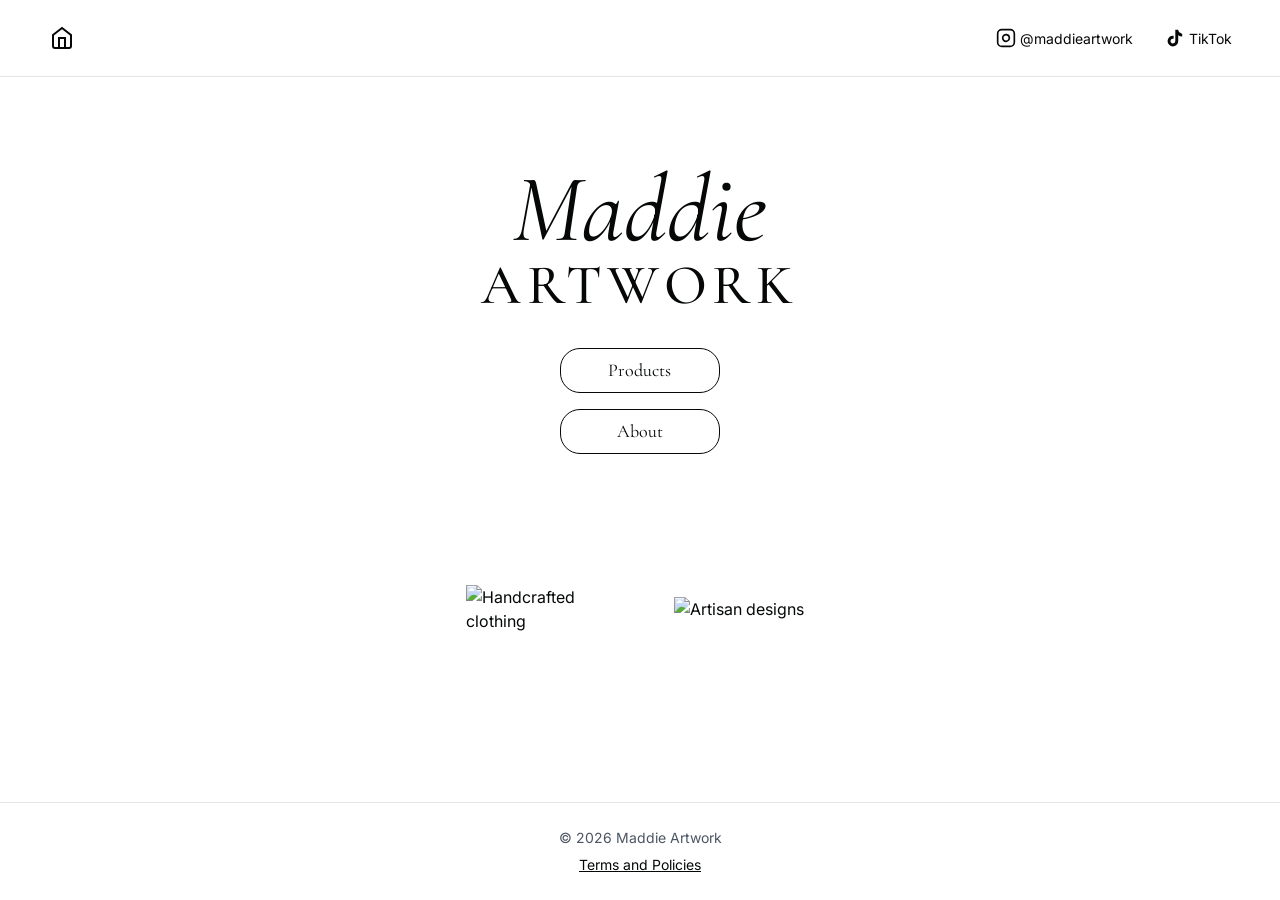
==== index.html @ 931a55f9 "Initial commit: Maddie Artwork clothing website - Homepage with brand logo and navigation - Products" ====
<!DOCTYPE html>
<html lang="en">
<head>
    <meta charset="UTF-8">
    <meta name="viewport" content="width=device-width, initial-scale=1.0">
    <title>Maddie Artwork | Handcrafted Clothing</title>
    <link rel="stylesheet" href="css/styles.css">
    <link rel="preconnect" href="https://fonts.googleapis.com">
    <link rel="preconnect" href="https://fonts.gstatic.com" crossorigin>
    <link href="https://fonts.googleapis.com/css2?family=Cormorant+Garamond:ital,wght@0,400;0,500;1,400&family=Inter:wght@400;500&display=swap" rel="stylesheet">
</head>
<body>
    <a href="#main-content" class="skip-link">Skip to main content</a>
    
    <header class="header">
        <nav class="nav" aria-label="Main navigation">
            <a href="index.html" class="nav-icon" aria-label="Home">
                <svg width="24" height="24" viewBox="0 0 24 24" fill="none" stroke="currentColor" stroke-width="2" aria-hidden="true">
                    <path d="M3 9l9-7 9 7v11a2 2 0 0 1-2 2H5a2 2 0 0 1-2-2z"></path>
                    <polyline points="9 22 9 12 15 12 15 22"></polyline>
                </svg>
            </a>
            
            <div class="nav-center">
                <img src="images/logo-decoration.png" alt="" class="nav-decoration" aria-hidden="true">
            </div>
            
            <div class="nav-social">
                <a href="https://instagram.com/maddieartwork" target="_blank" rel="noopener noreferrer" class="social-link" aria-label="Instagram">
                    <svg width="20" height="20" viewBox="0 0 24 24" fill="none" stroke="currentColor" stroke-width="2" aria-hidden="true">
                        <rect x="2" y="2" width="20" height="20" rx="5" ry="5"></rect>
                        <path d="M16 11.37A4 4 0 1 1 12.63 8 4 4 0 0 1 16 11.37z"></path>
                        <line x1="17.5" y1="6.5" x2="17.51" y2="6.5"></line>
                    </svg>
                    <span>@maddieartwork</span>
                </a>
                <a href="https://tiktok.com/@maddieartwork" target="_blank" rel="noopener noreferrer" class="social-link" aria-label="TikTok">
                    <svg width="20" height="20" viewBox="0 0 24 24" fill="currentColor" aria-hidden="true">
                        <path d="M19.59 6.69a4.83 4.83 0 0 1-3.77-4.25V2h-3.45v13.67a2.89 2.89 0 0 1-5.2 1.74 2.89 2.89 0 0 1 2.31-4.64 2.93 2.93 0 0 1 .88.13V9.4a6.84 6.84 0 0 0-1-.05A6.33 6.33 0 0 0 5 20.1a6.34 6.34 0 0 0 10.86-4.43v-7a8.16 8.16 0 0 0 4.77 1.52v-3.4a4.85 4.85 0 0 1-1-.1z"/>
                    </svg>
                    <span>TikTok</span>
                </a>
            </div>
        </nav>
    </header>

    <main id="main-content" class="main-home">
        <section class="hero" aria-labelledby="brand-name">
            <div class="logo-container">
                <h1 id="brand-name" class="brand-name">
                    <span class="brand-script">Maddie</span>
                    <span class="brand-artwork">Artwork</span>
                </h1>
            </div>
            
            <div class="cta-buttons">
                <a href="products.html" class="btn btn-primary">Products</a>
                <a href="about.html" class="btn btn-secondary">About</a>
            </div>
        </section>

        <section class="featured-icons" aria-label="Featured categories">
            <div class="icon-card">
                <img src="images/sewing-machine.png" alt="Handcrafted clothing" class="icon-image">
            </div>
            <div class="icon-card">
                <img src="images/diya-lamp.png" alt="Artisan designs" class="icon-image">
            </div>
        </section>
    </main>

    <footer class="footer">
        <p>&copy; 2026 Maddie Artwork</p>
        <a href="terms.html">Terms and Policies</a>
    </footer>

    <script src="js/main.js"></script>
</body>
</html>
---- css/styles.css ----
:root {
    --color-black: #060808;
    --color-white: #ffffff;
    --color-gray-100: #f8f8f8;
    --color-gray-200: #e5e5e5;
    --color-gray-400: #9ca3af;
    --color-gray-600: #4b5563;
    --color-red: #dc2626;
    --font-serif: 'Cormorant Garamond', Georgia, serif;
    --font-sans: 'Inter', -apple-system, BlinkMacSystemFont, sans-serif;
    --spacing-xs: 0.25rem;
    --spacing-sm: 0.5rem;
    --spacing-md: 1rem;
    --spacing-lg: 1.5rem;
    --spacing-xl: 2rem;
    --spacing-2xl: 3rem;
    --border-radius: 20px;
    --transition: 0.2s ease;
}

*,
*::before,
*::after {
    box-sizing: border-box;
    margin: 0;
    padding: 0;
}

html {
    font-size: 16px;
    scroll-behavior: smooth;
}

body {
    font-family: var(--font-sans);
    color: var(--color-black);
    background-color: var(--color-white);
    line-height: 1.5;
    min-height: 100vh;
    display: flex;
    flex-direction: column;
}

.skip-link {
    position: absolute;
    top: -100%;
    left: 0;
    padding: var(--spacing-md) var(--spacing-lg);
    background: var(--color-black);
    color: var(--color-white);
    text-decoration: none;
    z-index: 1000;
}

.skip-link:focus {
    top: 0;
}

*:focus-visible {
    outline: 2px solid var(--color-black);
    outline-offset: 2px;
}

a {
    color: inherit;
    text-decoration: none;
}

img {
    max-width: 100%;
    height: auto;
    display: block;
}

button {
    font-family: inherit;
    cursor: pointer;
    border: none;
    background: none;
}

ul {
    list-style: none;
}

.header {
    padding: var(--spacing-md) var(--spacing-lg);
    border-bottom: 1px solid var(--color-gray-200);
}

.nav {
    display: flex;
    justify-content: space-between;
    align-items: center;
    max-width: 1200px;
    margin: 0 auto;
    flex-wrap: wrap;
    gap: var(--spacing-md);
}

.nav-icon {
    display: flex;
    align-items: center;
    justify-content: center;
    width: 44px;
    height: 44px;
    color: var(--color-black);
    transition: opacity var(--transition);
}

.nav-icon:hover {
    opacity: 0.7;
}

.nav-center {
    flex: 1;
    display: flex;
    justify-content: center;
}

.nav-decoration {
    max-height: 80px;
    width: auto;
}

.nav-social {
    display: flex;
    align-items: center;
    gap: var(--spacing-md);
    flex-wrap: wrap;
}

.social-link {
    display: flex;
    align-items: center;
    gap: var(--spacing-xs);
    font-size: 0.875rem;
    color: var(--color-black);
    transition: opacity var(--transition);
    padding: var(--spacing-sm);
    min-height: 44px;
}

.social-link:hover {
    opacity: 0.7;
}

.social-link span {
    display: none;
}

@media (min-width: 600px) {
    .social-link span {
        display: inline;
    }
}

.main-home {
    flex: 1;
    display: flex;
    flex-direction: column;
    align-items: center;
    padding: var(--spacing-xl) var(--spacing-lg);
}

.hero {
    text-align: center;
    padding: var(--spacing-2xl) 0;
}

.logo-container {
    margin-bottom: var(--spacing-xl);
}

.brand-name {
    font-weight: 400;
    line-height: 1.1;
}

.brand-script {
    display: block;
    font-family: var(--font-serif);
    font-size: clamp(3rem, 10vw, 6rem);
    font-style: italic;
    font-weight: 400;
}

.brand-artwork {
    display: block;
    font-family: var(--font-serif);
    font-size: clamp(2rem, 6vw, 3.5rem);
    font-weight: 500;
    letter-spacing: 0.1em;
    text-transform: uppercase;
    margin-top: -0.5rem;
}

.cta-buttons {
    display: flex;
    flex-direction: column;
    align-items: center;
    gap: var(--spacing-md);
}

.btn {
    display: inline-flex;
    align-items: center;
    justify-content: center;
    min-width: 160px;
    min-height: 44px;
    padding: var(--spacing-sm) var(--spacing-xl);
    font-family: var(--font-serif);
    font-size: 1.125rem;
    border: 1px solid var(--color-black);
    border-radius: var(--border-radius);
    transition: all var(--transition);
}

.btn-primary {
    background: var(--color-white);
    color: var(--color-black);
}

.btn-primary:hover {
    background: var(--color-black);
    color: var(--color-white);
}

.btn-secondary {
    background: var(--color-white);
    color: var(--color-black);
}

.btn-secondary:hover {
    background: var(--color-gray-100);
}

.btn-buy {
    background: var(--color-black);
    color: var(--color-white);
    font-family: var(--font-sans);
    font-size: 0.875rem;
    min-width: 100%;
    margin-top: var(--spacing-sm);
}

.btn-buy:hover {
    background: var(--color-gray-600);
}

.btn-buy:disabled {
    background: var(--color-gray-400);
    cursor: not-allowed;
}

.featured-icons {
    display: flex;
    justify-content: center;
    gap: var(--spacing-2xl);
    padding: var(--spacing-xl) 0;
    flex-wrap: wrap;
}

.icon-card {
    width: 150px;
    height: 150px;
    display: flex;
    align-items: center;
    justify-content: center;
}

.icon-image {
    max-width: 100%;
    max-height: 100%;
    object-fit: contain;
}

.main-products {
    flex: 1;
    padding: var(--spacing-lg);
    max-width: 1200px;
    margin: 0 auto;
    width: 100%;
}

.products-header {
    margin-bottom: var(--spacing-xl);
}

.products-header h1 {
    font-family: var(--font-sans);
    font-size: clamp(1.5rem, 5vw, 2.5rem);
    font-weight: 500;
    margin-bottom: var(--spacing-lg);
}

.products-controls {
    display: flex;
    justify-content: space-between;
    align-items: center;
    gap: var(--spacing-md);
}

.filter-btn {
    display: flex;
    align-items: center;
    gap: var(--spacing-sm);
    padding: var(--spacing-sm) var(--spacing-md);
    font-size: 0.875rem;
    color: var(--color-black);
    min-height: 44px;
}

.filter-btn:hover {
    opacity: 0.7;
}

.view-toggle {
    display: flex;
    gap: var(--spacing-xs);
}

.view-btn {
    display: flex;
    align-items: center;
    justify-content: center;
    width: 44px;
    height: 44px;
    color: var(--color-gray-400);
    transition: color var(--transition);
}

.view-btn:hover,
.view-btn.active {
    color: var(--color-black);
}

.filter-panel {
    background: var(--color-gray-100);
    padding: var(--spacing-lg);
    margin-bottom: var(--spacing-lg);
    border-radius: 8px;
}

.filter-panel[hidden] {
    display: none;
}

.filter-group {
    margin-bottom: var(--spacing-md);
}

.filter-group:last-child {
    margin-bottom: 0;
}

.filter-group h3 {
    font-size: 0.875rem;
    font-weight: 500;
    margin-bottom: var(--spacing-sm);
}

.filter-group label {
    display: flex;
    align-items: center;
    gap: var(--spacing-sm);
    padding: var(--spacing-xs) 0;
    font-size: 0.875rem;
    cursor: pointer;
    min-height: 44px;
}

.filter-group input[type="checkbox"] {
    width: 18px;
    height: 18px;
    cursor: pointer;
}

.products-grid {
    display: grid;
    grid-template-columns: repeat(2, 1fr);
    gap: var(--spacing-lg);
}

@media (min-width: 768px) {
    .products-grid {
        grid-template-columns: repeat(3, 1fr);
    }
}

@media (min-width: 1024px) {
    .products-grid {
        grid-template-columns: repeat(4, 1fr);
    }
}

.product-card {
    display: flex;
    flex-direction: column;
}

.product-image-wrapper {
    position: relative;
    aspect-ratio: 1;
    background: var(--color-gray-100);
    margin-bottom: var(--spacing-sm);
    overflow: hidden;
}

.product-image {
    width: 100%;
    height: 100%;
    object-fit: cover;
    transition: transform var(--transition);
}

.product-card:hover .product-image {
    transform: scale(1.05);
}

.product-badge {
    position: absolute;
    bottom: var(--spacing-sm);
    left: 50%;
    transform: translateX(-50%);
    background: var(--color-red);
    color: var(--color-white);
    padding: var(--spacing-xs) var(--spacing-md);
    font-size: 0.75rem;
    font-weight: 500;
    text-transform: uppercase;
    letter-spacing: 0.05em;
    border-radius: 4px;
}

.product-info {
    text-align: center;
}

.product-name {
    font-family: var(--font-sans);
    font-size: 0.875rem;
    font-weight: 400;
    text-transform: uppercase;
    letter-spacing: 0.05em;
    margin-bottom: var(--spacing-xs);
    line-height: 1.3;
}

.product-price {
    font-family: var(--font-sans);
    font-size: 0.875rem;
    color: var(--color-black);
}

.main-about {
    flex: 1;
    padding: var(--spacing-lg);
    max-width: 800px;
    margin: 0 auto;
    width: 100%;
}

.about-hero {
    text-align: center;
    padding: var(--spacing-2xl) 0;
}

.about-hero h1 {
    font-family: var(--font-serif);
    font-size: clamp(2rem, 6vw, 3rem);
    font-weight: 400;
}

.about-content {
    padding-bottom: var(--spacing-2xl);
}

.about-story,
.about-values,
.about-contact {
    margin-bottom: var(--spacing-2xl);
}

.about-story h2,
.about-values h2,
.about-contact h2 {
    font-family: var(--font-serif);
    font-size: 1.5rem;
    font-weight: 400;
    margin-bottom: var(--spacing-md);
}

.about-story p {
    margin-bottom: var(--spacing-md);
    line-height: 1.8;
}

.values-list li {
    padding: var(--spacing-md) 0;
    border-bottom: 1px solid var(--color-gray-200);
}

.values-list li:last-child {
    border-bottom: none;
}

.values-list strong {
    display: block;
    font-weight: 500;
    margin-bottom: var(--spacing-xs);
}

.values-list p {
    color: var(--color-gray-600);
    font-size: 0.875rem;
}

.contact-links {
    display: flex;
    flex-direction: column;
    gap: var(--spacing-sm);
}

.contact-link {
    display: flex;
    align-items: center;
    gap: var(--spacing-sm);
    padding: var(--spacing-sm);
    transition: opacity var(--transition);
    min-height: 44px;
}

.contact-link:hover {
    opacity: 0.7;
}

.footer {
    padding: var(--spacing-lg);
    text-align: center;
    border-top: 1px solid var(--color-gray-200);
    margin-top: auto;
}

.footer p {
    font-size: 0.875rem;
    color: var(--color-gray-600);
    margin-bottom: var(--spacing-xs);
}

.footer a {
    font-size: 0.875rem;
    color: var(--color-black);
    text-decoration: underline;
}

.footer a:hover {
    opacity: 0.7;
}

.products-grid.list-view {
    grid-template-columns: 1fr;
    gap: var(--spacing-md);
}

.list-view .product-card {
    flex-direction: row;
    gap: var(--spacing-md);
    align-items: center;
}

.list-view .product-image-wrapper {
    width: 120px;
    flex-shrink: 0;
    margin-bottom: 0;
}

.list-view .product-info {
    text-align: left;
    flex: 1;
}

@media (max-width: 480px) {
    .products-grid {
        grid-template-columns: repeat(2, 1fr);
        gap: var(--spacing-md);
    }
    
    .product-name {
        font-size: 0.75rem;
    }
    
    .product-price {
        font-size: 0.75rem;
    }
}

.sr-only {
    position: absolute;
    width: 1px;
    height: 1px;
    padding: 0;
    margin: -1px;
    overflow: hidden;
    clip: rect(0, 0, 0, 0);
    white-space: nowrap;
    border: 0;
}
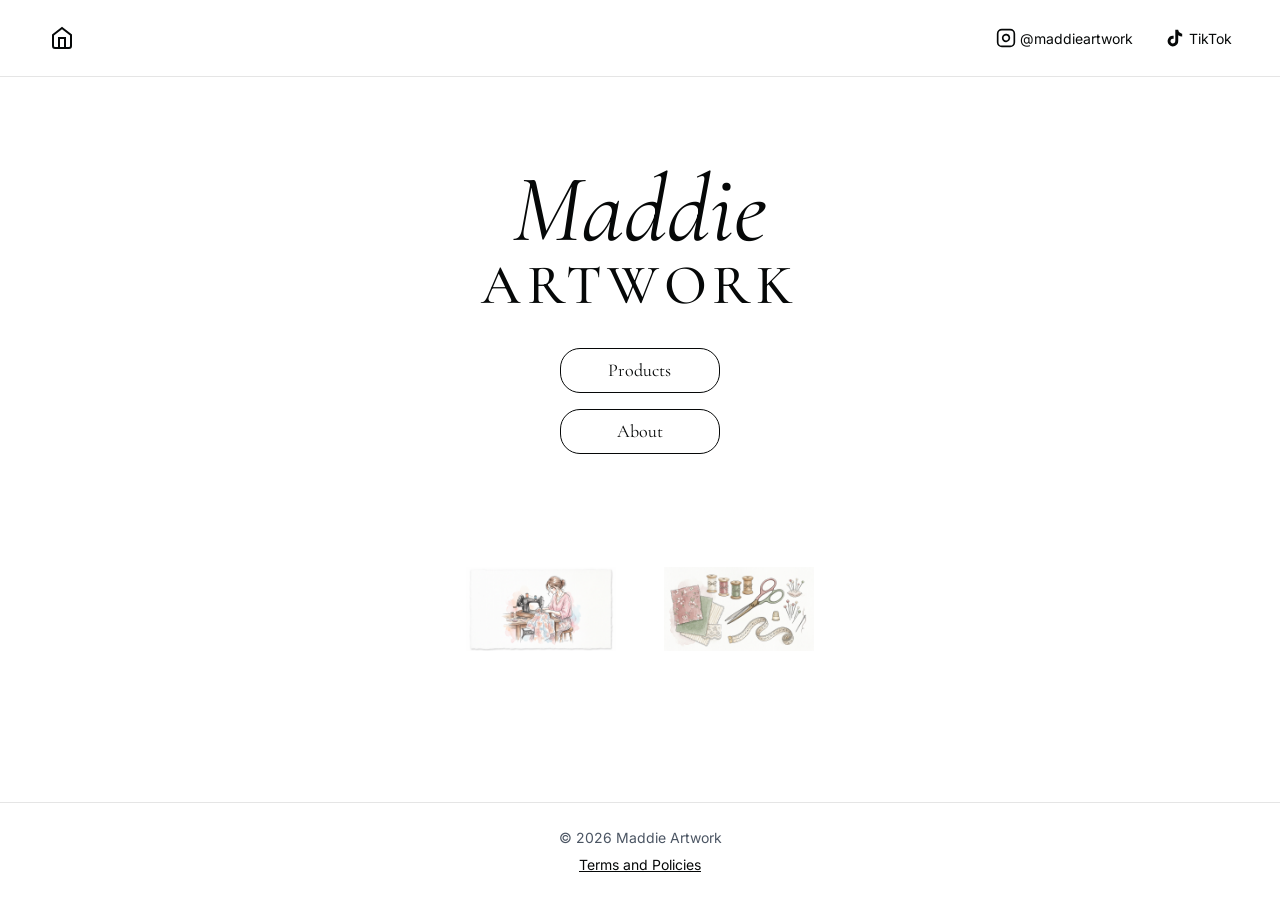
==== commit 666bd894: "Add watercolor illustrations for homepage Made-with: Cursor" ====
--- a/index.html
+++ b/index.html
@@ -61,10 +61,10 @@
 
         <section class="featured-icons" aria-label="Featured categories">
             <div class="icon-card">
-                <img src="images/sewing-machine.png" alt="Handcrafted clothing" class="icon-image">
+                <img src="images/sewing-machine.png" alt="Handcrafted clothing - girl stitching at sewing machine" class="icon-image">
             </div>
             <div class="icon-card">
-                <img src="images/diya-lamp.png" alt="Artisan designs" class="icon-image">
+                <img src="images/tailoring-tools.png" alt="Tailoring tools and fabric swatches" class="icon-image">
             </div>
         </section>
     </main>
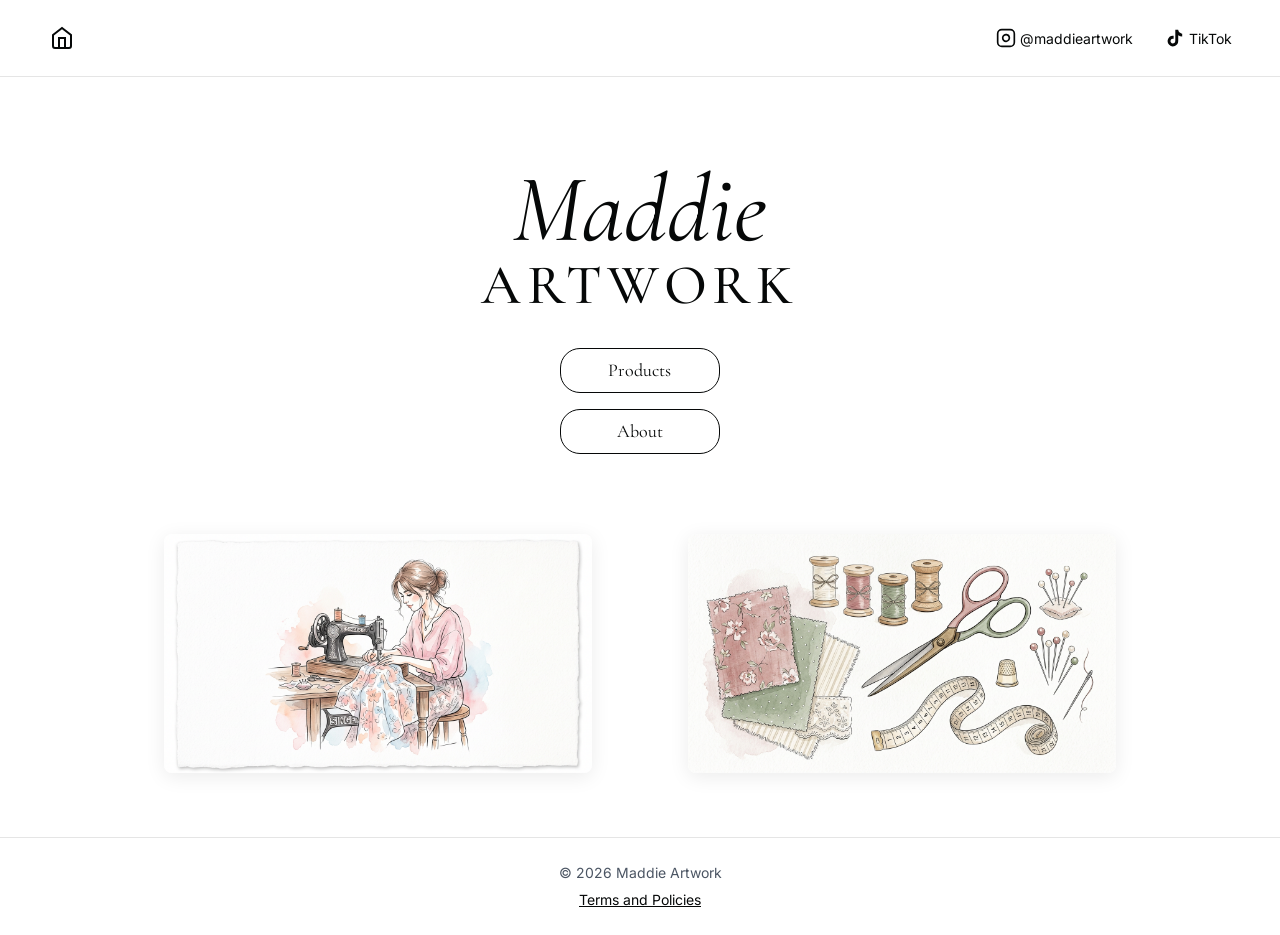
==== commit 283497f5: "Make homepage images larger with better layout Made-with: Cursor" ====
--- a/index.html
+++ b/index.html
@@ -59,12 +59,12 @@
             </div>
         </section>
 
-        <section class="featured-icons" aria-label="Featured categories">
-            <div class="icon-card">
-                <img src="images/sewing-machine.png" alt="Handcrafted clothing - girl stitching at sewing machine" class="icon-image">
+        <section class="featured-art" aria-label="Featured artwork">
+            <div class="art-left">
+                <img src="images/sewing-machine.png" alt="Handcrafted clothing - girl stitching at sewing machine" class="art-image">
             </div>
-            <div class="icon-card">
-                <img src="images/tailoring-tools.png" alt="Tailoring tools and fabric swatches" class="icon-image">
+            <div class="art-right">
+                <img src="images/tailoring-tools.png" alt="Tailoring tools and fabric swatches" class="art-image">
             </div>
         </section>
     </main>
--- a/css/styles.css
+++ b/css/styles.css
@@ -275,6 +275,46 @@
     object-fit: contain;
 }
 
+.featured-art {
+    width: 100%;
+    max-width: 1000px;
+    padding: var(--spacing-xl) var(--spacing-lg);
+    display: flex;
+    justify-content: space-between;
+    align-items: center;
+    gap: var(--spacing-xl);
+}
+
+.art-left,
+.art-right {
+    flex: 1;
+    max-width: 45%;
+}
+
+.art-image {
+    width: 100%;
+    height: auto;
+    border-radius: 8px;
+    box-shadow: 0 4px 20px rgba(0, 0, 0, 0.08);
+    transition: transform 0.3s ease;
+}
+
+.art-image:hover {
+    transform: scale(1.02);
+}
+
+@media (max-width: 768px) {
+    .featured-art {
+        flex-direction: column;
+        gap: var(--spacing-lg);
+    }
+    
+    .art-left,
+    .art-right {
+        max-width: 80%;
+    }
+}
+
 .main-products {
     flex: 1;
     padding: var(--spacing-lg);
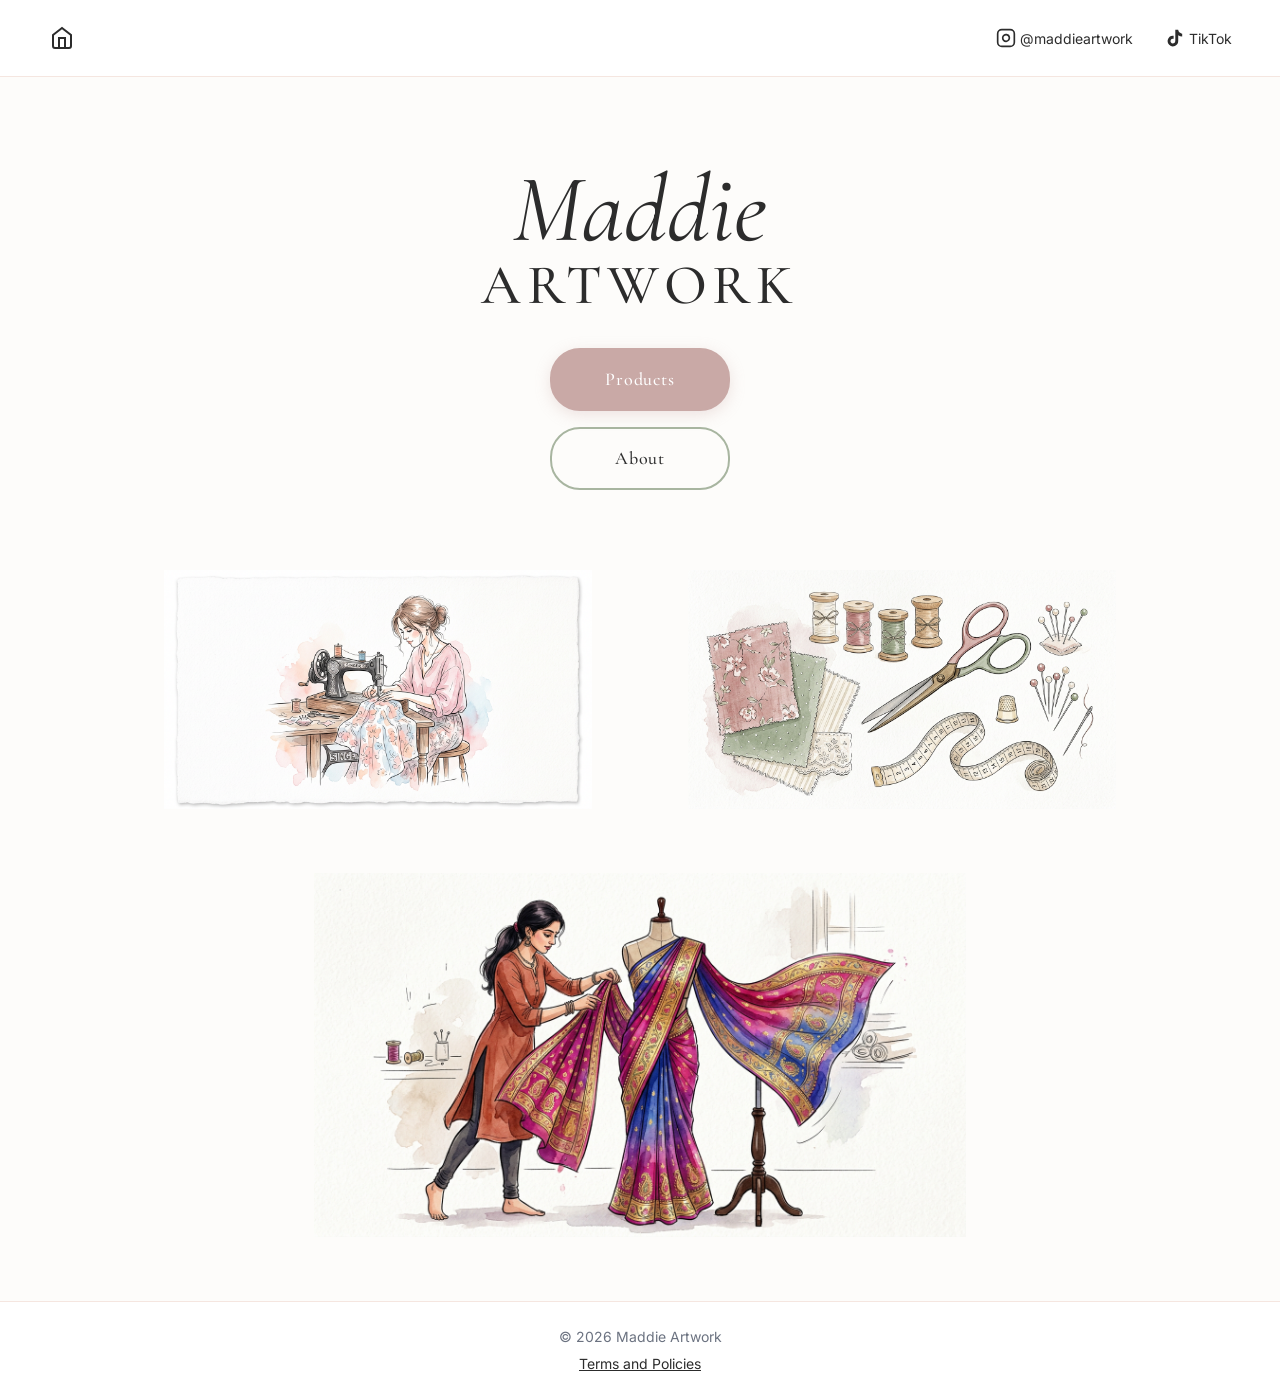
==== commit 0a2fec4c: "Add woman draping saree illustration to homepage Made-with: Cursor" ====
--- a/index.html
+++ b/index.html
@@ -67,6 +67,10 @@
                 <img src="images/tailoring-tools.png" alt="Tailoring tools and fabric swatches" class="art-image">
             </div>
         </section>
+
+        <section class="hero-image" aria-label="Saree draping">
+            <img src="images/woman-draping-saree.png" alt="Woman draping a vibrant Indian saree on mannequin" class="hero-art-image">
+        </section>
     </main>
 
     <footer class="footer">
--- a/css/styles.css
+++ b/css/styles.css
@@ -1,11 +1,16 @@
 :root {
-    --color-black: #060808;
+    --color-black: #2c2c2c;
     --color-white: #ffffff;
+    --color-cream: #fdfcfa;
+    --color-blush: #f5e6e0;
+    --color-rose: #d4a5a5;
+    --color-sage: #a8b5a0;
+    --color-dusty-pink: #c9a9a6;
     --color-gray-100: #f8f8f8;
     --color-gray-200: #e5e5e5;
     --color-gray-400: #9ca3af;
-    --color-gray-600: #4b5563;
-    --color-red: #dc2626;
+    --color-gray-600: #6b7280;
+    --color-red: #c45c5c;
     --font-serif: 'Cormorant Garamond', Georgia, serif;
     --font-sans: 'Inter', -apple-system, BlinkMacSystemFont, sans-serif;
     --spacing-xs: 0.25rem;
@@ -14,8 +19,8 @@
     --spacing-lg: 1.5rem;
     --spacing-xl: 2rem;
     --spacing-2xl: 3rem;
-    --border-radius: 20px;
-    --transition: 0.2s ease;
+    --border-radius: 30px;
+    --transition: 0.3s ease;
 }
 
 *,
@@ -34,7 +39,7 @@
 body {
     font-family: var(--font-sans);
     color: var(--color-black);
-    background-color: var(--color-white);
+    background-color: var(--color-cream);
     line-height: 1.5;
     min-height: 100vh;
     display: flex;
@@ -85,7 +90,8 @@
 
 .header {
     padding: var(--spacing-md) var(--spacing-lg);
-    border-bottom: 1px solid var(--color-gray-200);
+    background: var(--color-white);
+    border-bottom: 1px solid var(--color-blush);
 }
 
 .nav {
@@ -206,51 +212,72 @@
     display: inline-flex;
     align-items: center;
     justify-content: center;
-    min-width: 160px;
-    min-height: 44px;
-    padding: var(--spacing-sm) var(--spacing-xl);
+    min-width: 180px;
+    min-height: 50px;
+    padding: var(--spacing-md) var(--spacing-xl);
     font-family: var(--font-serif);
     font-size: 1.125rem;
-    border: 1px solid var(--color-black);
+    font-weight: 500;
+    letter-spacing: 0.05em;
+    border: 2px solid var(--color-dusty-pink);
     border-radius: var(--border-radius);
     transition: all var(--transition);
+    position: relative;
+    overflow: hidden;
 }
 
 .btn-primary {
-    background: var(--color-white);
-    color: var(--color-black);
+    background: var(--color-dusty-pink);
+    color: var(--color-white);
+    border-color: var(--color-dusty-pink);
+    box-shadow: 0 4px 15px rgba(201, 169, 166, 0.3);
 }
 
 .btn-primary:hover {
-    background: var(--color-black);
+    background: var(--color-rose);
+    border-color: var(--color-rose);
+    transform: translateY(-2px);
+    box-shadow: 0 6px 20px rgba(201, 169, 166, 0.4);
+}
+
+.btn-secondary {
+    background: transparent;
+    color: var(--color-black);
+    border-color: var(--color-sage);
+}
+
+.btn-secondary:hover {
+    background: var(--color-sage);
     color: var(--color-white);
-}
-
-.btn-secondary {
-    background: var(--color-white);
-    color: var(--color-black);
-}
-
-.btn-secondary:hover {
-    background: var(--color-gray-100);
+    transform: translateY(-2px);
+    box-shadow: 0 6px 20px rgba(168, 181, 160, 0.3);
 }
 
 .btn-buy {
-    background: var(--color-black);
+    background: var(--color-dusty-pink);
     color: var(--color-white);
     font-family: var(--font-sans);
     font-size: 0.875rem;
+    font-weight: 500;
     min-width: 100%;
+    min-height: 44px;
     margin-top: var(--spacing-sm);
+    border: none;
+    border-radius: 25px;
+    box-shadow: 0 3px 10px rgba(201, 169, 166, 0.3);
 }
 
 .btn-buy:hover {
-    background: var(--color-gray-600);
+    background: var(--color-rose);
+    transform: translateY(-1px);
+    box-shadow: 0 5px 15px rgba(201, 169, 166, 0.4);
 }
 
 .btn-buy:disabled {
     background: var(--color-gray-400);
     cursor: not-allowed;
+    box-shadow: none;
+    transform: none;
 }
 
 .featured-icons {
@@ -294,12 +321,27 @@
 .art-image {
     width: 100%;
     height: auto;
-    border-radius: 8px;
-    box-shadow: 0 4px 20px rgba(0, 0, 0, 0.08);
     transition: transform 0.3s ease;
 }
 
 .art-image:hover {
+    transform: scale(1.02);
+}
+
+.hero-image {
+    width: 100%;
+    max-width: 700px;
+    padding: var(--spacing-xl) var(--spacing-lg);
+    text-align: center;
+}
+
+.hero-art-image {
+    width: 100%;
+    height: auto;
+    transition: transform 0.3s ease;
+}
+
+.hero-art-image:hover {
     transform: scale(1.02);
 }
 
@@ -307,6 +349,10 @@
     .featured-art {
         flex-direction: column;
         gap: var(--spacing-lg);
+    }
+    
+    .hero-image {
+        max-width: 90%;
     }
     
     .art-left,
@@ -410,10 +456,12 @@
     min-height: 44px;
 }
 
-.filter-group input[type="checkbox"] {
+.filter-group input[type="checkbox"],
+.filter-group input[type="radio"] {
     width: 18px;
     height: 18px;
     cursor: pointer;
+    accent-color: var(--color-dusty-pink);
 }
 
 .products-grid {
@@ -442,9 +490,10 @@
 .product-image-wrapper {
     position: relative;
     aspect-ratio: 1;
-    background: var(--color-gray-100);
+    background: var(--color-white);
     margin-bottom: var(--spacing-sm);
     overflow: hidden;
+    border-radius: 12px;
 }
 
 .product-image {
@@ -578,7 +627,8 @@
 .footer {
     padding: var(--spacing-lg);
     text-align: center;
-    border-top: 1px solid var(--color-gray-200);
+    background: var(--color-white);
+    border-top: 1px solid var(--color-blush);
     margin-top: auto;
 }
 
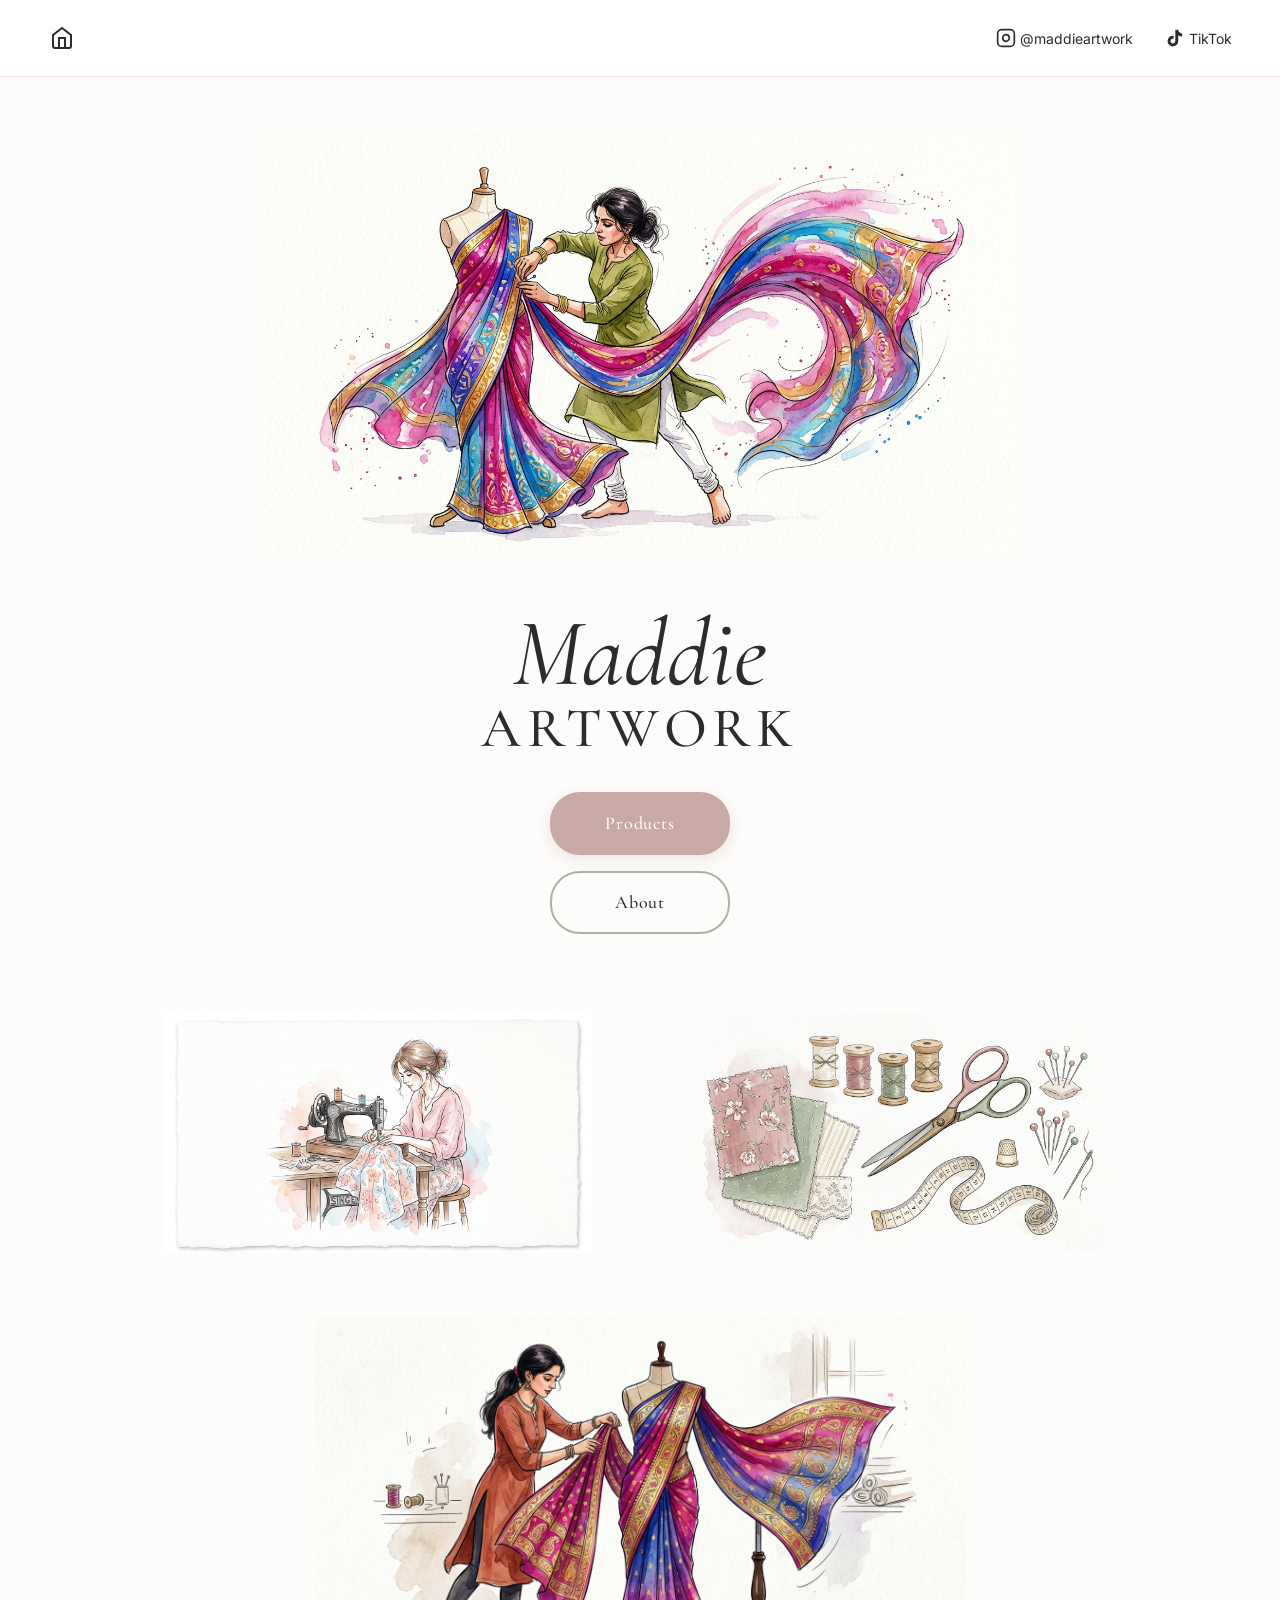
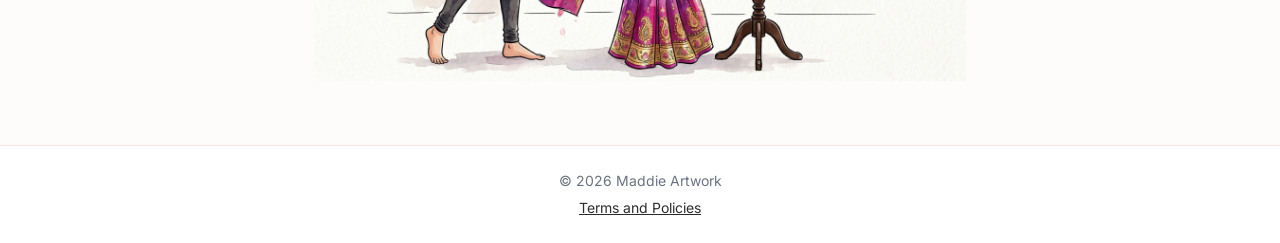
==== commit 66a6d667: "Add dynamic saree draping motion image above Maddie title Made-with: Cursor" ====
--- a/index.html
+++ b/index.html
@@ -45,6 +45,10 @@
     </header>
 
     <main id="main-content" class="main-home">
+        <section class="top-hero-image" aria-label="Saree draping in motion">
+            <img src="images/saree-draping-motion.png" alt="Woman draping a vibrant colorful saree on mannequin in live motion" class="top-art-image">
+        </section>
+
         <section class="hero" aria-labelledby="brand-name">
             <div class="logo-container">
                 <h1 id="brand-name" class="brand-name">
--- a/css/styles.css
+++ b/css/styles.css
@@ -328,6 +328,23 @@
     transform: scale(1.02);
 }
 
+.top-hero-image {
+    width: 100%;
+    max-width: 800px;
+    padding: var(--spacing-lg) var(--spacing-lg) 0;
+    text-align: center;
+}
+
+.top-art-image {
+    width: 100%;
+    height: auto;
+    transition: transform 0.3s ease;
+}
+
+.top-art-image:hover {
+    transform: scale(1.02);
+}
+
 .hero-image {
     width: 100%;
     max-width: 700px;
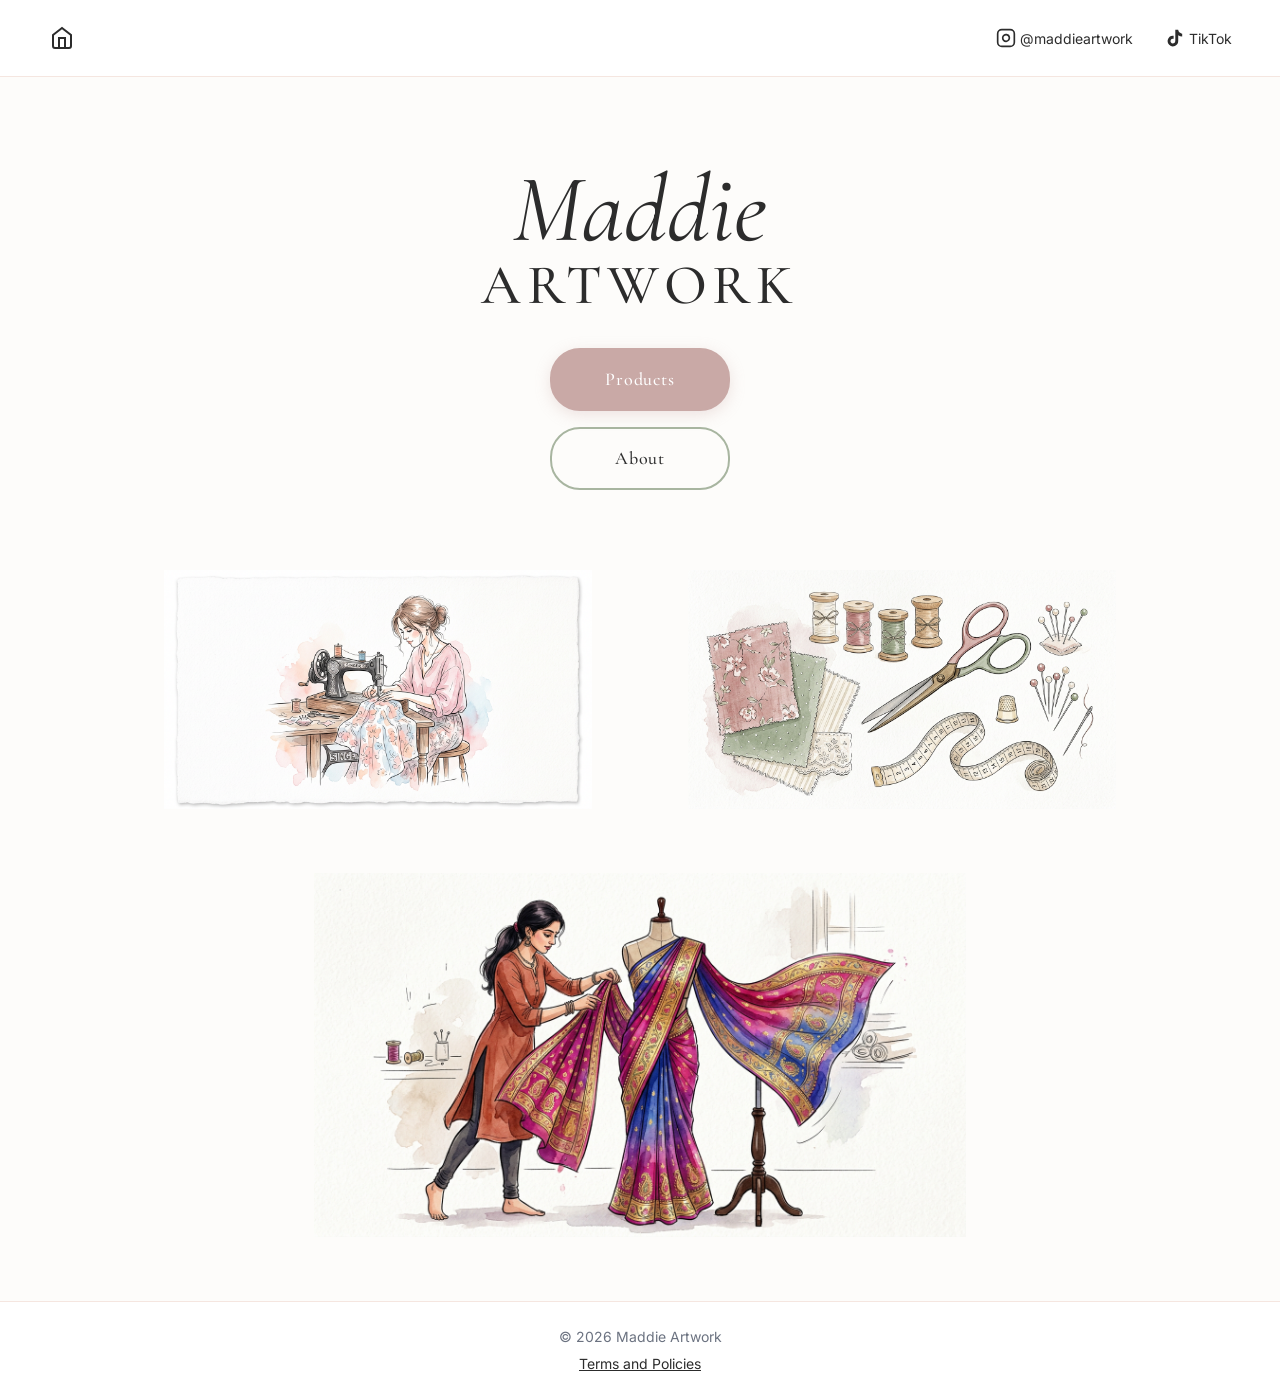
==== commit 23e64e11: "Remove saree draping motion image from homepage Made-with: Cursor" ====
--- a/index.html
+++ b/index.html
@@ -45,10 +45,6 @@
     </header>
 
     <main id="main-content" class="main-home">
-        <section class="top-hero-image" aria-label="Saree draping in motion">
-            <img src="images/saree-draping-motion.png" alt="Woman draping a vibrant colorful saree on mannequin in live motion" class="top-art-image">
-        </section>
-
         <section class="hero" aria-labelledby="brand-name">
             <div class="logo-container">
                 <h1 id="brand-name" class="brand-name">
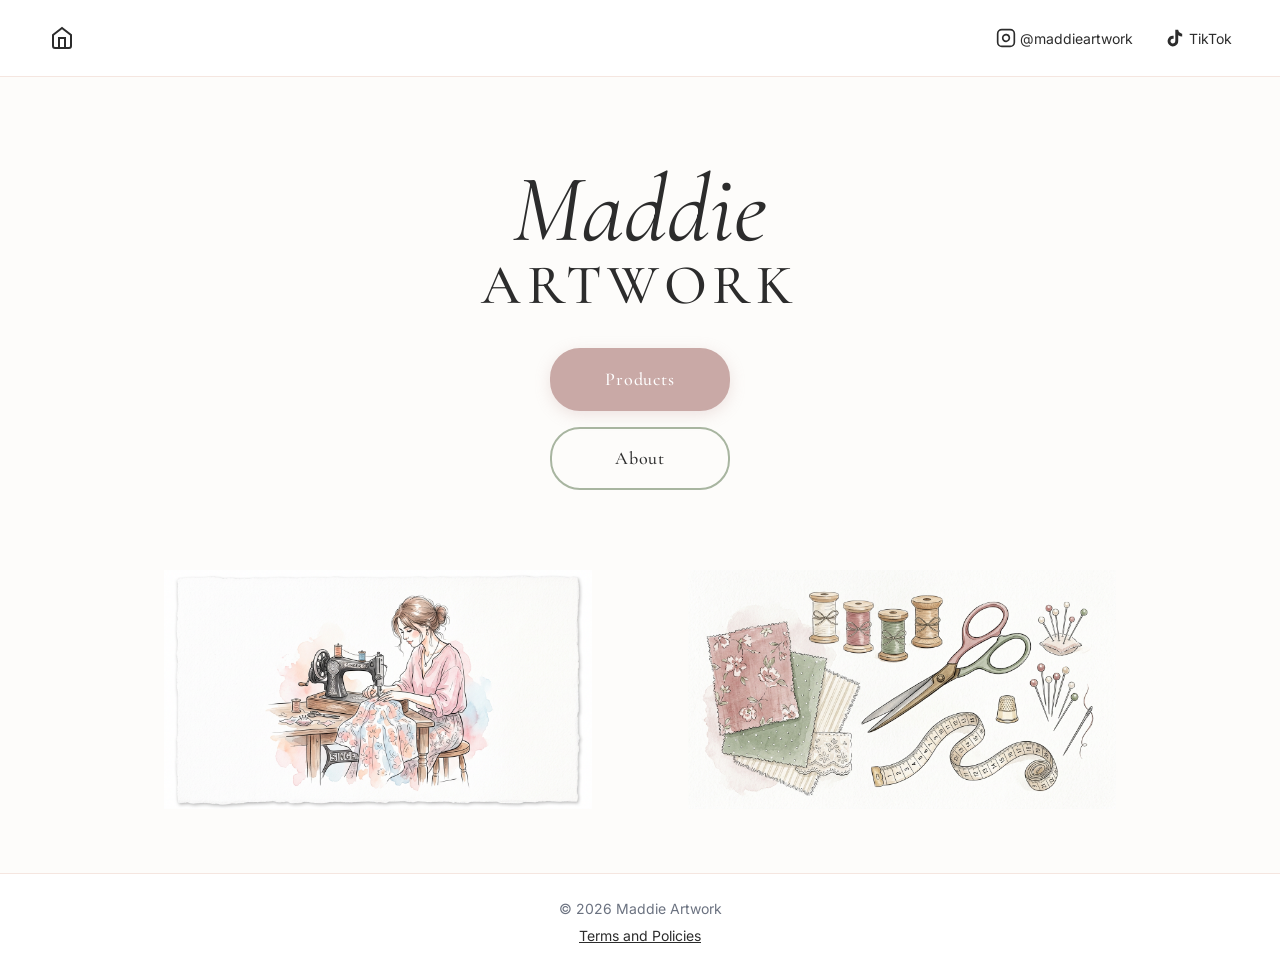
==== commit 293dd02b: "Remove bottom saree draping image Made-with: Cursor" ====
--- a/index.html
+++ b/index.html
@@ -68,9 +68,6 @@
             </div>
         </section>
 
-        <section class="hero-image" aria-label="Saree draping">
-            <img src="images/woman-draping-saree.png" alt="Woman draping a vibrant Indian saree on mannequin" class="hero-art-image">
-        </section>
     </main>
 
     <footer class="footer">
